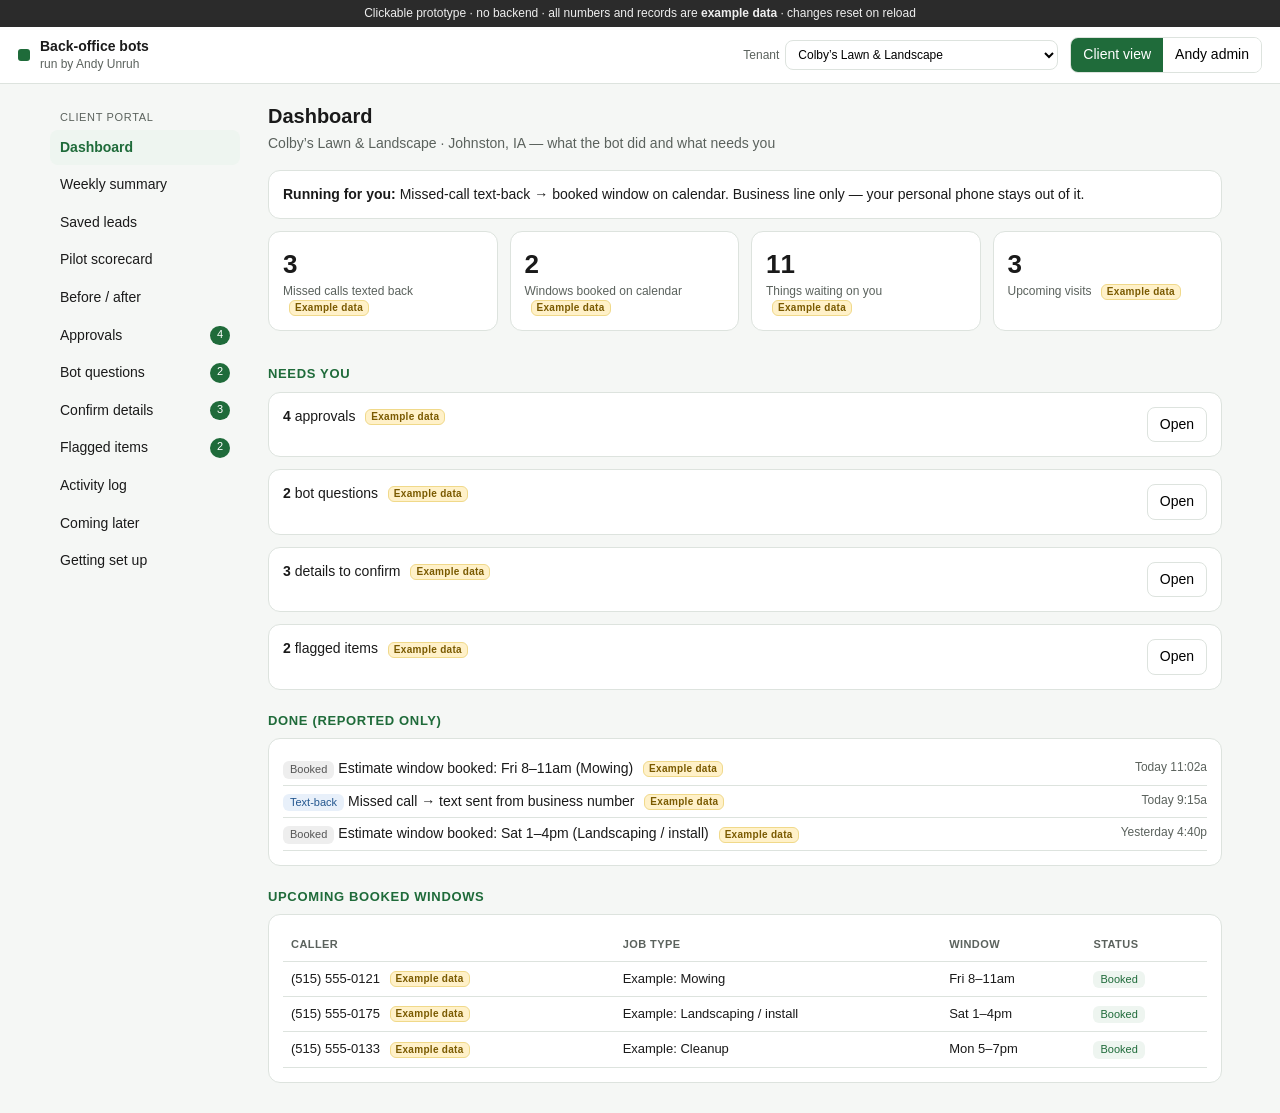
==== index.html @ fd705bdc "Initial client portal prototype" ====
<!DOCTYPE html>
<html lang="en"><head><meta charset="utf-8"><meta name="viewport" content="width=device-width,initial-scale=1">
<title>Back-office bot portal — prototype</title>
<link rel="stylesheet" href="styles.css"></head>
<body>
<div class="proto">Clickable prototype · no backend · all numbers and records are <b>example data</b> · changes reset on reload</div>
<header class="top">
  <div class="brand"><span class="dot"></span><div><b>Back-office bots</b><small>run by Andy Unruh</small></div></div>
  <div class="ctrls">
    <label>Tenant <select id="tenantSel"></select></label>
    <div class="seg" id="roleSeg"><button data-role="client">Client view</button><button data-role="admin">Andy admin</button></div>
  </div>
</header>
<div class="shell">
  <nav id="nav"></nav>
  <main id="main"></main>
</div>
<div id="modal" class="modal hidden"><div class="mbox" id="mbox"></div></div>
<div id="toast" class="toast hidden"></div>
<script>window.__ext=1</script>
<script src="data.js"></script>
<script src="app.js"></script>
<script src="extras.js"></script>
</body></html>
---- styles.css ----
:root{--ink:#1a1a1a;--muted:#5b625d;--line:#dde3de;--bg:#f5f7f5;--accent:#1f6b3a;--soft:#eef5f0;--warn:#a15c00;--warnbg:#fff4e0;--bad:#a12a2a;--badbg:#fbeaea;--blue:#24578f;--bluebg:#e8f0fa}
*{box-sizing:border-box}body{margin:0;font-family:-apple-system,BlinkMacSystemFont,"Segoe UI",Roboto,"Liberation Sans",sans-serif;color:var(--ink);background:var(--bg);font-size:14px;line-height:1.4}
.proto{background:#2b2b2b;color:#eee;font-size:12px;padding:5px 14px;text-align:center}
.top{display:flex;justify-content:space-between;align-items:center;gap:12px;flex-wrap:wrap;padding:10px 18px;background:#fff;border-bottom:1px solid var(--line)}
.brand{display:flex;gap:10px;align-items:center}.brand small{display:block;color:var(--muted);font-size:12px}.dot{width:12px;height:12px;border-radius:3px;background:var(--accent)}
.ctrls{display:flex;gap:12px;align-items:center;flex-wrap:wrap}.ctrls label{font-size:12px;color:var(--muted);display:flex;gap:6px;align-items:center}
select,input,textarea{font:inherit;padding:6px 8px;border:1px solid var(--line);border-radius:8px;background:#fff}textarea{width:100%;min-height:70px}
.seg{display:flex;border:1px solid var(--line);border-radius:8px;overflow:hidden}.seg button{border:0;background:#fff;padding:7px 12px;cursor:pointer;font:inherit}.seg button.on{background:var(--accent);color:#fff}
.shell{display:flex;max-width:1200px;margin:0 auto}
nav{width:210px;padding:14px 10px;flex-shrink:0}nav a{display:flex;justify-content:space-between;padding:8px 10px;border-radius:8px;color:var(--ink);text-decoration:none;margin-bottom:2px;cursor:pointer}nav a.on{background:var(--soft);color:var(--accent);font-weight:600}nav a:hover{background:#eaefeb}
nav .sec{font-size:11px;text-transform:uppercase;letter-spacing:.06em;color:var(--muted);margin:12px 10px 4px}
.cnt{background:var(--accent);color:#fff;border-radius:10px;font-size:11px;padding:1px 7px}
main{flex:1;padding:18px;min-width:0}
h1{font-size:20px;margin:0 0 4px}.sub{color:var(--muted);margin:0 0 16px}
h2{font-size:13px;text-transform:uppercase;letter-spacing:.05em;color:var(--accent);margin:22px 0 8px}
.card{background:#fff;border:1px solid var(--line);border-radius:12px;padding:14px;margin-bottom:12px}
.grid{display:grid;grid-template-columns:repeat(auto-fit,minmax(170px,1fr));gap:12px}
.stat .n{font-size:26px;font-weight:700}.stat .l{color:var(--muted);font-size:12px}
.ex{display:inline-block;font-size:10px;font-weight:600;letter-spacing:.03em;background:#fff1c9;color:#7a5a00;border:1px solid #f0d98a;border-radius:6px;padding:0 5px;margin-left:6px;vertical-align:middle;white-space:nowrap}
.tag{display:inline-block;font-size:11px;border-radius:6px;padding:1px 7px;background:var(--soft);color:var(--accent);margin-right:4px}.tag.warn{background:var(--warnbg);color:var(--warn)}.tag.bad{background:var(--badbg);color:var(--bad)}.tag.blue{background:var(--bluebg);color:var(--blue)}.tag.gray{background:#eee;color:#555}
.row{display:flex;justify-content:space-between;gap:10px;align-items:flex-start;flex-wrap:wrap}.muted{color:var(--muted)}.small{font-size:12px}
.btns{display:flex;gap:8px;flex-wrap:wrap;margin-top:10px}
button.b{border:1px solid var(--line);background:#fff;border-radius:8px;padding:7px 12px;cursor:pointer;font:inherit}button.b:hover{background:#f0f0f0}
button.p{background:var(--accent);border-color:var(--accent);color:#fff}button.p:hover{background:#17532c}button.r{color:var(--bad);border-color:#e6bcbc}
.sms{background:var(--bg);border-radius:10px;padding:10px;margin-top:8px}.msg{max-width:80%;padding:7px 10px;border-radius:12px;margin:4px 0;font-size:13px}.msg.in{background:#fff;border:1px solid var(--line)}.msg.out{background:var(--accent);color:#fff;margin-left:auto}.msg small{display:block;opacity:.7;font-size:10px}
table{width:100%;border-collapse:collapse;font-size:13px}td,th{text-align:left;padding:8px;border-bottom:1px solid var(--line);vertical-align:top}th{font-size:11px;text-transform:uppercase;color:var(--muted);letter-spacing:.04em}
.tw{overflow-x:auto}
.sw{position:relative;display:inline-block;width:42px;height:24px}.sw input{opacity:0;width:0;height:0}.sw span{position:absolute;inset:0;background:#c9cfca;border-radius:24px;cursor:pointer;transition:.2s}.sw span:before{content:"";position:absolute;width:18px;height:18px;left:3px;top:3px;background:#fff;border-radius:50%;transition:.2s}.sw input:checked+span{background:var(--accent)}.sw input:checked+span:before{transform:translateX(18px)}
.later{opacity:.65;border-style:dashed}
.banner{border-radius:10px;padding:10px 12px;margin-bottom:12px}.banner.admin{background:#2b2b2b;color:#fff}.banner.paused{background:var(--warnbg);color:var(--warn);border:1px solid #f0d098}
.empty{text-align:center;color:var(--muted);padding:26px}
.modal{position:fixed;inset:0;background:rgba(0,0,0,.35);display:flex;align-items:center;justify-content:center;padding:16px;z-index:9}.mbox{background:#fff;border-radius:12px;max-width:520px;width:100%;padding:18px}
.hidden{display:none!important}.toast{position:fixed;bottom:18px;left:50%;transform:translateX(-50%);background:#222;color:#fff;padding:9px 16px;border-radius:8px;z-index:10}
.ph{font-family:ui-monospace,monospace;background:#f3f3f3;border:1px dashed #bbb;border-radius:6px;padding:2px 6px;font-size:12px}
@media(max-width:760px){.shell{flex-direction:column}nav{width:auto;display:flex;overflow-x:auto;gap:4px;padding:8px;background:#fff;border-bottom:1px solid var(--line)}nav .sec{display:none}nav a{white-space:nowrap;margin:0}main{padding:12px}.top{padding:8px 12px}}
button.sm{padding:3px 8px;font-size:13px}.fb{display:inline-flex;gap:4px;margin-left:auto}
.bar{background:#e4e9e5;border-radius:6px;height:10px;overflow:hidden;margin:6px 0}.bar div{background:var(--accent);height:100%}
.tl{display:flex;gap:14px;flex-wrap:wrap;margin-top:8px;color:var(--ink)}.card.hl{border-left:4px solid var(--warn)}
body.demo .proto,body.demo .ctrls label,body.demo #roleSeg,body.demo nav .sec{display:none}
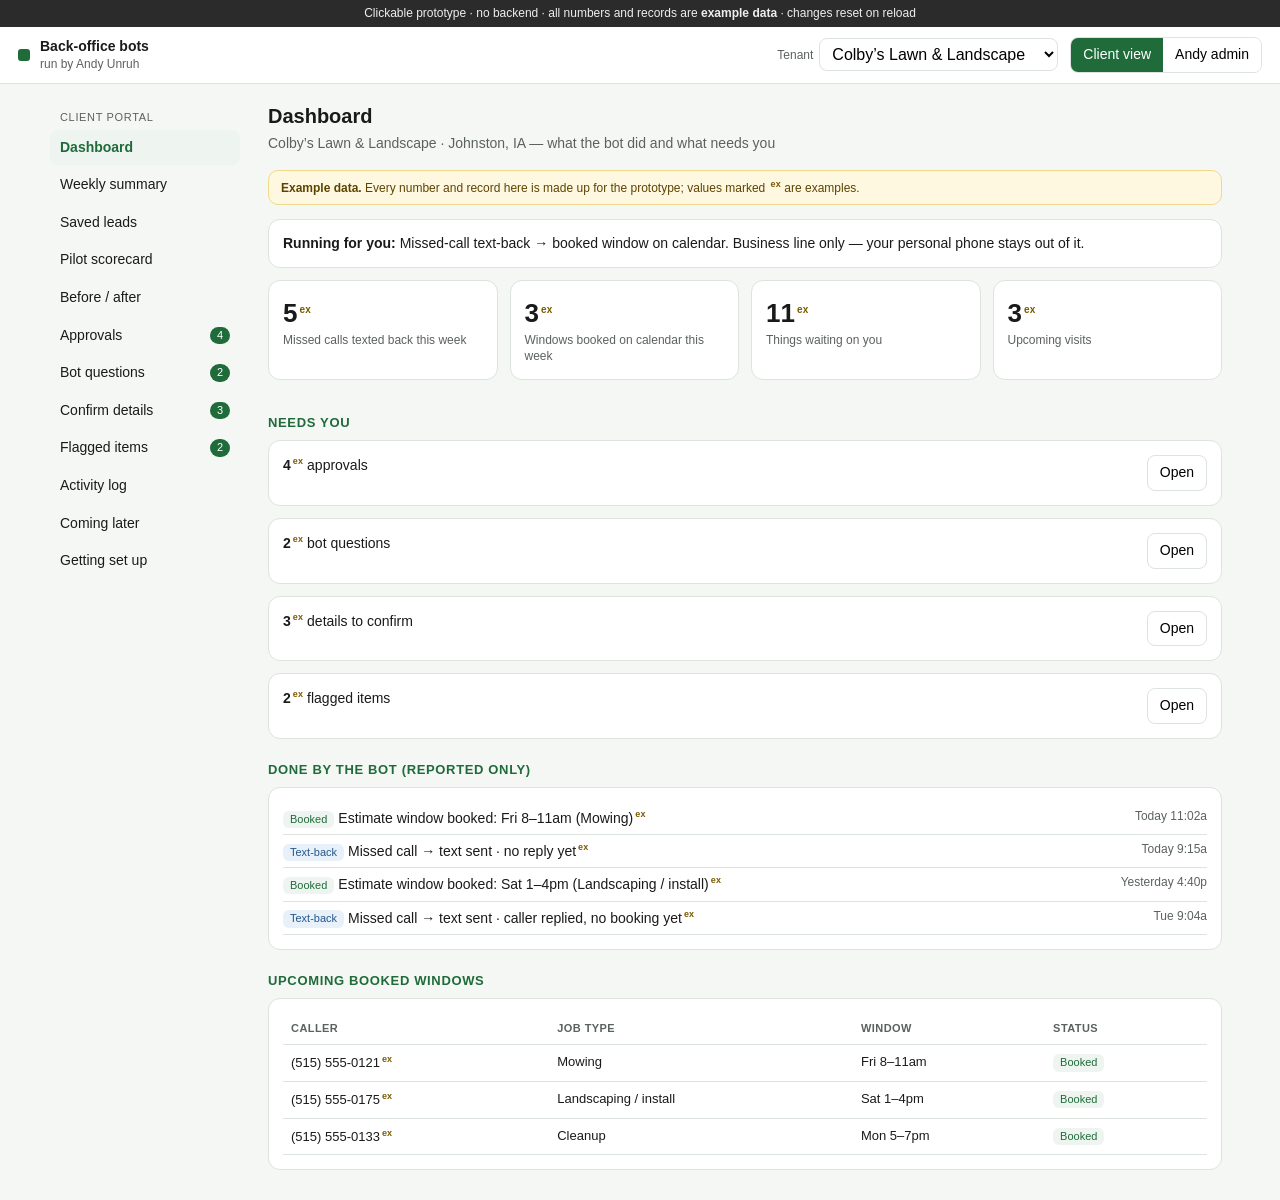
==== commit 47db2ddd: "Polish audit 2026-10-17: items 1-12 - One data source per tenant (leads); Dashboard/Weekly/Pilot der" ====
--- a/index.html
+++ b/index.html
@@ -3,20 +3,23 @@
 <title>Back-office bot portal — prototype</title>
 <link rel="stylesheet" href="styles.css"></head>
 <body>
-<div class="proto">Clickable prototype · no backend · all numbers and records are <b>example data</b> · changes reset on reload</div>
+<div class="proto"><span class="full">Clickable prototype · no backend · all numbers and records are <b>example data</b> · changes reset on reload</span><span class="short">Prototype · <b>example data</b> · resets on reload</span></div>
 <header class="top">
   <div class="brand"><span class="dot"></span><div><b>Back-office bots</b><small>run by Andy Unruh</small></div></div>
-  <div class="ctrls">
+  <button class="b" id="menuBtn" aria-expanded="false" aria-controls="ctrls">Prototype ▾</button>
+  <button class="exitlink hidden" id="exitDemo">Exit demo</button>
+  <div class="ctrls" id="ctrls">
     <label>Tenant <select id="tenantSel"></select></label>
     <div class="seg" id="roleSeg"><button data-role="client">Client view</button><button data-role="admin">Andy admin</button></div>
+    <button class="b" id="demoBtn">Demo mode</button>
   </div>
 </header>
 <div class="shell">
   <nav id="nav"></nav>
   <main id="main"></main>
 </div>
-<div id="modal" class="modal hidden"><div class="mbox" id="mbox"></div></div>
-<div id="toast" class="toast hidden"></div>
+<div id="modal" class="modal hidden"><div class="mbox" id="mbox" role="dialog" aria-modal="true"></div></div>
+<div id="toast" class="toast hidden" role="status"></div>
 <script>window.__ext=1</script>
 <script src="data.js"></script>
 <script src="app.js"></script>
--- a/styles.css
+++ b/styles.css
@@ -4,10 +4,10 @@
 .top{display:flex;justify-content:space-between;align-items:center;gap:12px;flex-wrap:wrap;padding:10px 18px;background:#fff;border-bottom:1px solid var(--line)}
 .brand{display:flex;gap:10px;align-items:center}.brand small{display:block;color:var(--muted);font-size:12px}.dot{width:12px;height:12px;border-radius:3px;background:var(--accent)}
 .ctrls{display:flex;gap:12px;align-items:center;flex-wrap:wrap}.ctrls label{font-size:12px;color:var(--muted);display:flex;gap:6px;align-items:center}
-select,input,textarea{font:inherit;padding:6px 8px;border:1px solid var(--line);border-radius:8px;background:#fff}textarea{width:100%;min-height:70px}
+select,input,textarea{font:inherit;font-size:16px;padding:6px 8px;border:1px solid var(--line);border-radius:8px;background:#fff}textarea{width:100%;min-height:96px;resize:vertical;display:block;margin:4px 0}
 .seg{display:flex;border:1px solid var(--line);border-radius:8px;overflow:hidden}.seg button{border:0;background:#fff;padding:7px 12px;cursor:pointer;font:inherit}.seg button.on{background:var(--accent);color:#fff}
 .shell{display:flex;max-width:1200px;margin:0 auto}
-nav{width:210px;padding:14px 10px;flex-shrink:0}nav a{display:flex;justify-content:space-between;padding:8px 10px;border-radius:8px;color:var(--ink);text-decoration:none;margin-bottom:2px;cursor:pointer}nav a.on{background:var(--soft);color:var(--accent);font-weight:600}nav a:hover{background:#eaefeb}
+nav{width:210px;padding:14px 10px;flex-shrink:0;position:relative}nav a{display:flex;align-items:center;gap:8px;justify-content:space-between;padding:8px 10px;border-radius:8px;color:var(--ink);text-decoration:none;margin-bottom:2px;cursor:pointer}nav a.on{background:var(--soft);color:var(--accent);font-weight:600}nav a:hover{background:#eaefeb}
 nav .sec{font-size:11px;text-transform:uppercase;letter-spacing:.06em;color:var(--muted);margin:12px 10px 4px}
 .cnt{background:var(--accent);color:#fff;border-radius:10px;font-size:11px;padding:1px 7px}
 main{flex:1;padding:18px;min-width:0}
@@ -16,7 +16,8 @@
 .card{background:#fff;border:1px solid var(--line);border-radius:12px;padding:14px;margin-bottom:12px}
 .grid{display:grid;grid-template-columns:repeat(auto-fit,minmax(170px,1fr));gap:12px}
 .stat .n{font-size:26px;font-weight:700}.stat .l{color:var(--muted);font-size:12px}
-.ex{display:inline-block;font-size:10px;font-weight:600;letter-spacing:.03em;background:#fff1c9;color:#7a5a00;border:1px solid #f0d98a;border-radius:6px;padding:0 5px;margin-left:6px;vertical-align:middle;white-space:nowrap}
+.exm{font-size:9px;font-weight:600;color:#7a5a00;margin-left:2px;letter-spacing:.02em;cursor:help;font-family:inherit}.stat .n .exm{font-size:10px}
+.exbanner{background:#fff8e1;border:1px solid #f0d98a;color:#5c4400;border-radius:10px;padding:7px 12px;margin:0 0 14px}
 .tag{display:inline-block;font-size:11px;border-radius:6px;padding:1px 7px;background:var(--soft);color:var(--accent);margin-right:4px}.tag.warn{background:var(--warnbg);color:var(--warn)}.tag.bad{background:var(--badbg);color:var(--bad)}.tag.blue{background:var(--bluebg);color:var(--blue)}.tag.gray{background:#eee;color:#555}
 .row{display:flex;justify-content:space-between;gap:10px;align-items:flex-start;flex-wrap:wrap}.muted{color:var(--muted)}.small{font-size:12px}
 .btns{display:flex;gap:8px;flex-wrap:wrap;margin-top:10px}
@@ -26,14 +27,45 @@
 table{width:100%;border-collapse:collapse;font-size:13px}td,th{text-align:left;padding:8px;border-bottom:1px solid var(--line);vertical-align:top}th{font-size:11px;text-transform:uppercase;color:var(--muted);letter-spacing:.04em}
 .tw{overflow-x:auto}
 .sw{position:relative;display:inline-block;width:42px;height:24px}.sw input{opacity:0;width:0;height:0}.sw span{position:absolute;inset:0;background:#c9cfca;border-radius:24px;cursor:pointer;transition:.2s}.sw span:before{content:"";position:absolute;width:18px;height:18px;left:3px;top:3px;background:#fff;border-radius:50%;transition:.2s}.sw input:checked+span{background:var(--accent)}.sw input:checked+span:before{transform:translateX(18px)}
-.later{opacity:.65;border-style:dashed}
+.later{border-style:dashed;border-color:#b9c2bb;background:#fbfcfb}
 .banner{border-radius:10px;padding:10px 12px;margin-bottom:12px}.banner.admin{background:#2b2b2b;color:#fff}.banner.paused{background:var(--warnbg);color:var(--warn);border:1px solid #f0d098}
 .empty{text-align:center;color:var(--muted);padding:26px}
-.modal{position:fixed;inset:0;background:rgba(0,0,0,.35);display:flex;align-items:center;justify-content:center;padding:16px;z-index:9}.mbox{background:#fff;border-radius:12px;max-width:520px;width:100%;padding:18px}
-.hidden{display:none!important}.toast{position:fixed;bottom:18px;left:50%;transform:translateX(-50%);background:#222;color:#fff;padding:9px 16px;border-radius:8px;z-index:10}
+.modal{position:fixed;inset:0;background:rgba(0,0,0,.35);display:flex;align-items:center;justify-content:center;padding:16px;z-index:9}.mbox{background:#fff;border-radius:12px;max-width:520px;width:100%;padding:18px;max-height:calc(100vh - 32px);overflow:auto}
+.hidden{display:none!important}.toast{position:fixed;bottom:18px;left:50%;transform:translateX(-50%);background:#222;color:#fff;padding:9px 16px;border-radius:8px;z-index:10;display:flex;gap:12px;align-items:center;max-width:calc(100vw - 24px)}.toast .undo{background:#fff;color:#222;border-color:#fff;font-weight:600}
 .ph{font-family:ui-monospace,monospace;background:#f3f3f3;border:1px dashed #bbb;border-radius:6px;padding:2px 6px;font-size:12px}
 @media(max-width:760px){.shell{flex-direction:column}nav{width:auto;display:flex;overflow-x:auto;gap:4px;padding:8px;background:#fff;border-bottom:1px solid var(--line)}nav .sec{display:none}nav a{white-space:nowrap;margin:0}main{padding:12px}.top{padding:8px 12px}}
 button.sm{padding:3px 8px;font-size:13px}.fb{display:inline-flex;gap:4px;margin-left:auto}
 .bar{background:#e4e9e5;border-radius:6px;height:10px;overflow:hidden;margin:6px 0}.bar div{background:var(--accent);height:100%}
 .tl{display:flex;gap:14px;flex-wrap:wrap;margin-top:8px;color:var(--ink)}.card.hl{border-left:4px solid var(--warn)}
-body.demo .proto,body.demo .ctrls label,body.demo #roleSeg,body.demo nav .sec{display:none}
+body.demo .proto,body.demo .ctrls,body.demo #menuBtn,body.demo nav .sec{display:none}
+
+/* --- polish 2026-10-17 --- */
+.tel,.nw{white-space:nowrap}
+.msg.sys{margin:6px auto;max-width:90%;background:transparent;border:1px dashed var(--line);color:var(--muted);text-align:center;font-size:12px}
+.logrow{padding:6px 0;border-bottom:1px solid var(--line)}
+details summary{cursor:pointer;margin-top:6px;display:flex;align-items:center}
+.later .muted{color:var(--muted)}
+#menuBtn{display:none}
+.exitlink{background:none;border:0;padding:4px 6px;font:inherit;font-size:12px;color:var(--muted);text-decoration:underline;cursor:pointer;margin-left:auto}
+label.chk{display:inline-flex;gap:8px;align-items:center}
+.proto .short{display:none}
+/* Touch targets: 44px on touch screens and phones; switches get a 44px hit area around the 42x24 track */
+@media (pointer:coarse),(max-width:760px){
+  button,select,.seg button,nav a,summary,input:not([type=checkbox]):not([type=radio]),.exitlink{min-height:44px}
+  button.sm{min-width:44px}
+  .sw{width:52px;height:44px;vertical-align:middle}.sw span{inset:10px 5px}
+  label.chk input{width:22px;height:22px}
+  .exitlink{display:inline-flex;align-items:center}
+}
+/* Compact iPhone header: one-line proto bar, brand + menu button on one row, tenant/role tucked in a menu */
+@media(max-width:760px){
+  .proto{padding:3px 12px;font-size:11px;white-space:nowrap;overflow:hidden;text-overflow:ellipsis}.proto .full{display:none}.proto .short{display:inline}
+  .top{flex-wrap:nowrap;padding:4px 12px;gap:8px}.brand small{display:inline;margin-left:6px}.brand b{font-size:14px}
+  #menuBtn{display:inline-flex;align-items:center;margin-left:auto;font-size:13px}
+  .ctrls{display:none}.top.open{flex-wrap:wrap}.top.open .ctrls{display:flex;width:100%;padding:6px 0 4px}
+  nav{padding:4px 8px;scrollbar-width:none}nav::-webkit-scrollbar{display:none}
+  nav.fr{-webkit-mask-image:linear-gradient(to right,#000 82%,transparent);mask-image:linear-gradient(to right,#000 82%,transparent)}
+  nav.fl{-webkit-mask-image:linear-gradient(to left,#000 82%,transparent);mask-image:linear-gradient(to left,#000 82%,transparent)}
+  nav.fl.fr{-webkit-mask-image:linear-gradient(to right,transparent,#000 12%,#000 82%,transparent);mask-image:linear-gradient(to right,transparent,#000 12%,#000 82%,transparent)}
+  h1{font-size:18px}
+}
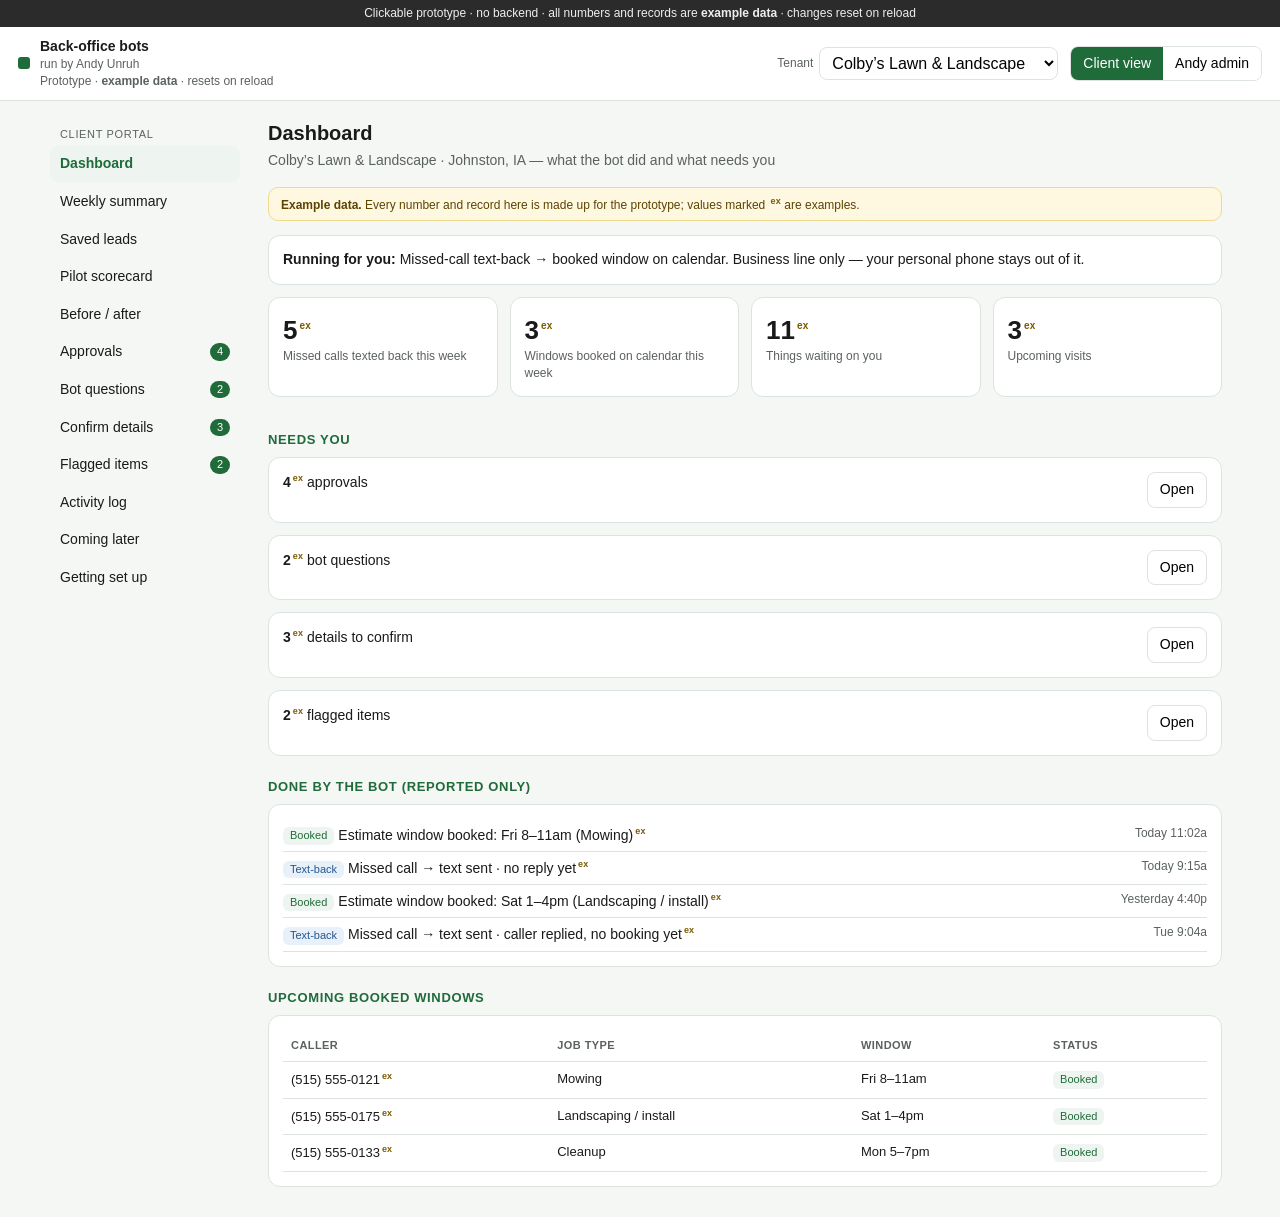
==== commit 66198365: "Polish 2026-11-02: client-copy title escaping, one-line setup pill, single owner for starting number" ====
--- a/index.html
+++ b/index.html
@@ -5,7 +5,7 @@
 <body>
 <div class="proto"><span class="full">Clickable prototype · no backend · all numbers and records are <b>example data</b> · changes reset on reload</span><span class="short">Prototype · <b>example data</b> · resets on reload</span></div>
 <header class="top">
-  <div class="brand"><span class="dot"></span><div><b>Back-office bots</b><small>run by Andy Unruh</small></div></div>
+  <div class="brand"><span class="dot"></span><div><b>Back-office bots</b><small>run by Andy Unruh</small><small class="pnote">Prototype · <b>example data</b> · resets on reload</small></div></div>
   <button class="b" id="menuBtn" aria-expanded="false" aria-controls="ctrls">Prototype ▾</button>
   <button class="exitlink hidden" id="exitDemo">Exit demo</button>
   <div class="ctrls" id="ctrls">
@@ -20,8 +20,9 @@
 </div>
 <div id="modal" class="modal hidden"><div class="mbox" id="mbox" role="dialog" aria-modal="true"></div></div>
 <div id="toast" class="toast hidden" role="status"></div>
-<script>window.__ext=1</script>
 <script src="data.js"></script>
 <script src="app.js"></script>
 <script src="extras.js"></script>
+<script src="admin.js"></script>
+<script>render()</script>
 </body></html>
--- a/styles.css
+++ b/styles.css
@@ -69,3 +69,34 @@
   nav.fl.fr{-webkit-mask-image:linear-gradient(to right,transparent,#000 12%,#000 82%,transparent);mask-image:linear-gradient(to right,transparent,#000 12%,#000 82%,transparent)}
   h1{font-size:18px}
 }
+
+/* --- polish 2026-10-19 --- */
+.speed{margin-top:6px}
+/* Setup steps: non-interactive status icon + fixed action column so buttons line up */
+.steprow{display:grid;grid-template-columns:24px 1fr 150px;gap:10px;align-items:center}
+.steprow .act{display:flex;justify-content:flex-end;text-align:right}.steprow .act .b{width:100%}
+.si{width:22px;height:22px;border-radius:50%;border:2px dashed #b9c2bb;display:inline-flex;align-items:center;justify-content:center;font-size:13px;font-weight:700;color:#fff}
+.si.done{background:var(--accent);border:2px solid var(--accent)}
+@media(max-width:760px){
+  table.bookings .st{display:none} /* always "Booked"; keeps the table inside 390px */
+  table.bookings td,table.bookings th{padding:8px 6px}
+  .steprow{grid-template-columns:22px 1fr 112px;gap:8px}
+}
+
+/* --- polish 2026-11-02 --- */
+.pnote{display:none}
+.steprow .act .tag{white-space:nowrap}
+@media (pointer:coarse),(max-width:760px){
+  /* whole label is the tap target; checkbox sits centred in a 44x44 box */
+  label.chk{min-height:44px;gap:0;padding-right:6px}label.chk input{margin:11px;flex-shrink:0}
+}
+@media(max-width:760px){
+  .steprow{grid-template-columns:22px 1fr 146px}
+  /* header: example-data note moves into the brand block, saving the separate bar */
+  .proto{display:none}
+  .top{padding:2px 12px}.brand{min-width:0}.brand>div{min-width:0;line-height:1.2}
+  .brand b,.brand small{white-space:nowrap}.brand small{font-size:11px}
+  .brand .pnote{display:block;margin-left:0;color:var(--ink);overflow:hidden;text-overflow:ellipsis}
+  body.demo .pnote{display:none}
+  nav{padding:2px 8px}
+}
